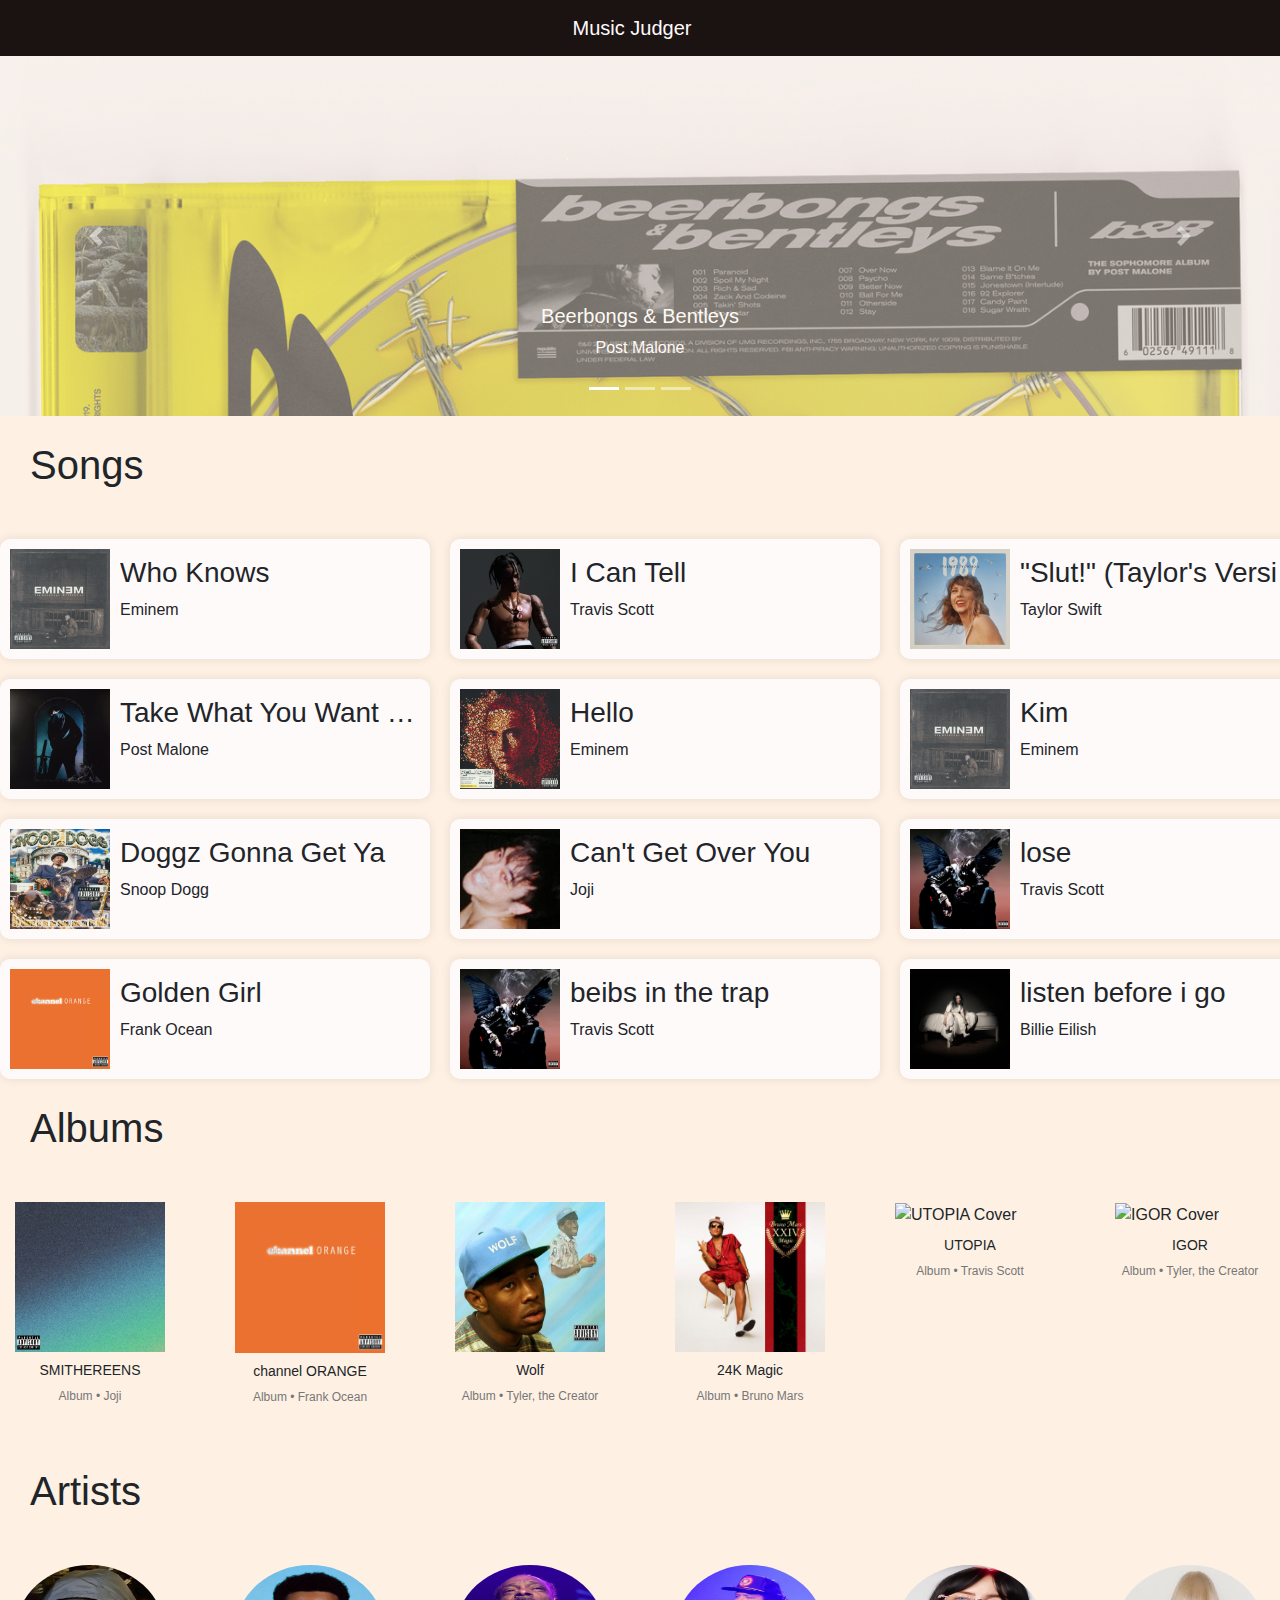
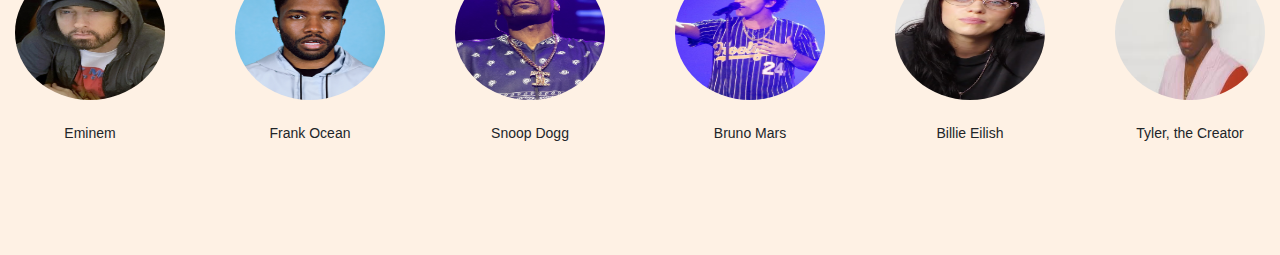
==== Main Page/index.html @ 9cfbc19e "pindahin ke 1 folder" ====
<!doctype html>
<html lang="en">
  <head>
    <title>Music Judger</title>
    <!-- Required meta tags -->
    <meta charset="utf-8">
    <meta name="viewport" content="width=device-width, initial-scale=1, shrink-to-fit=no">

    <!-- Bootstrap CSS -->
     <link rel="stylesheet" href="style.css">
    <link rel="stylesheet" href="https://stackpath.bootstrapcdn.com/bootstrap/4.3.1/css/bootstrap.min.css" integrity="sha384-ggOyR0iXCbMQv3Xipma34MD+dH/1fQ784/j6cY/iJTQUOhcWr7x9JvoRxT2MZw1T" crossorigin="anonymous">
  </head>
  <body>

    <!--Navbar-->

    <nav class="navbar bg-body-tertiary">
      <div class="container-fluid justify-content-center">
        <span class="navbar-brand mb-0 h1 ">Music Judger</span>
      </div>
    </nav>

    <!--Carousel-->

    <div id="carouselExampleIndicators" class="carousel slide" data-ride="carousel">
      <ol class="carousel-indicators">
        <li data-target="#carouselExampleIndicators" data-slide-to="0" class="active"></li>
        <li data-target="#carouselExampleIndicators" data-slide-to="1"></li>
        <li data-target="#carouselExampleIndicators" data-slide-to="2"></li>
      </ol>
      <div class="carousel-inner">
        <div class="carousel-item active">
          <img class="d-block w-100" src="Artists/Post Malone/Album/Beerbongs & Bentleys/cover.jpg" alt="Beerbongs & Bentleys">
          <div class="carousel-caption d-none d-md-block">
            <h5>Beerbongs & Bentleys</h5>
            <p>Post Malone</p>
          </div>
        </div>
        <div class="carousel-item">
          <img src="Artists/Frank Ocean/Album/Blonde/Blonde_-_Frank_Ocean.jpeg" alt="Blonde" height="1400px" width="1535px">
          <div class="carousel-caption d-none d-md-block">
            <h5>Blonde</h5>
            <p>Frank Ocean</p>
          </div>
        </div>
        <div class="carousel-item">
          <img src="Artists/Taylor Swift/Album/1989 (Taylor's Version)/Taylor_Swift_-_1989_(Taylor's_Version).png" alt="1989_(Taylor's_Version)" height="1400px" width="1535px">
          <div class="carousel-caption d-none d-md-block">
            <h5>1989 (Taylor's Version)</h5>
            <p>Taylor Swift</p>
          </div>
        </div>
      </div>
      <a class="carousel-control-prev" href="#carouselExampleIndicators" role="button" data-slide="prev">
        <span class="carousel-control-prev-icon" aria-hidden="true"></span>
        <span class="sr-only">Previous</span>
      </a>
      <a class="carousel-control-next" href="#carouselExampleIndicators" role="button" data-slide="next">
        <span class="carousel-control-next-icon" aria-hidden="true"></span>
        <span class="sr-only">Next</span>
      </a>
    </div>
    
    <!--Title Song-->

    <div class="container-fluid">
      <H1 id="songsTitle">Songs</H1>
    </div>

    <!--Songs Grid-->

    <div class="music-grid">
      <div class="music-item" id="songs1">
        <img src="Artists/Eminem/Album/The Marshall Mathers LP/cd_the-marshall-mathers-lp_eminem-bizarre-d12-dido-dr.-dre-nate-dogg_itemimage.png" alt="Album Cover">
        <div class="music-info">
          <h3 class="title">Who Knows</h3>
          <p class="artist">Eminem</p>
        </div>
      </div>
      <div class="music-item" id="songs2">
        <img src="Artists/Travis Scott/Album/Rodeo/1200x1200bb (3).jpg" alt="Album Cover">
        <div class="music-info">
            <h3 class="title">I Can Tell</h3>
            <p class="artist">Travis Scott</p>
        </div>
      </div>
      <div class="music-item" id="songs3">
        <img src="Artists/Taylor Swift/Album/1989 (Taylor's Version)/Taylor_Swift_-_1989_(Taylor's_Version).png" alt="Album Cover">
        <div class="music-info">
          <h3 class="title">"Slut!" (Taylor's Version) (From The Vault)</h3>
          <p class="artist">Taylor Swift</p>
        </div>
      </div>
      <div class="music-item" id="songs4">
        <img src="Artists/Post Malone/Album/Hollywood's Bleeding/cover (1).jpg" alt="Album Cover">
        <div class="music-info">
          <h3 class="title">Take What You Want (Ft. Ozzy Osbourne & Travis Scott)</h3>
          <p class="artist">Post Malone</p>
        </div>
      </div>
      <div class="music-item" id="songs5">
        <img src="Artists/Eminem/Album/Relapse/cd_relapse_eminem_itemimage.png" alt="Album Cover">
        <div class="music-info">
          <h3 class="title">Hello</h3>
          <p class="artist">Eminem</p>
        </div>
      </div>
      <div class="music-item" id="songs6">
        <img src="Artists/Eminem/Album/The Marshall Mathers LP/cd_the-marshall-mathers-lp_eminem-bizarre-d12-dido-dr.-dre-nate-dogg_itemimage.png" alt="Album Cover">
        <div class="music-info">
          <h3 class="title">Kim</h3>
          <p class="artist">Eminem</p>
        </div>
      </div>
      <div class="music-item" id="songs7">
        <img src="Artists/Snoop Dogg/Album/Da Game Is To Be Sold, Not To Be Told/cd_da-game-is-to-be-sold-not-to-be-told_snoop-dogg-anita-thomas-big-pimpin-delemon_0_itemimage.png" alt="Album Cover">
        <div class="music-info">
          <h3 class="title">Doggz Gonna Get Ya</h3>
          <p class="artist">Snoop Dogg</p>
        </div>
      </div>
      <div class="music-item" id="songs8">
        <img src="Artists/Joji/Album/BALLADS 1/Cover.jpg" alt="Album Cover">
        <div class="music-info">
          <h3 class="title">Can't Get Over You</h3>
          <p class="artist">Joji</p>
        </div>
      </div>
      <div class="music-item" id="songs9">
        <img src="Artists/Travis Scott/Album/Birds in the Trap Sing McKnight/1200x1200bf-60 (11).jpg" alt="Album Cover">
        <div class="music-info">
          <h3 class="title">lose</h3>
          <p class="artist">Travis Scott</p>
        </div>
      </div>
      <div class="music-item" id="songs10">
        <img src="Artists/Frank Ocean/Album/channel ORANGE/-achannelorange.jpg" alt="Album Cover">
        <div class="music-info">
          <h3 class="title">Golden Girl</h3>
          <p class="artist">Frank Ocean</p>
        </div>
      </div>
      <div class="music-item" id="songs11">
        <img src="Artists/Travis Scott/Album/Birds in the Trap Sing McKnight/1200x1200bf-60 (11).jpg" alt="Album Cover">
        <div class="music-info">
          <h3 class="title">beibs in the trap</h3>
          <p class="artist">Travis Scott</p>
        </div>
      </div>
      <div class="music-item" id="songs12">
        <img src="Artists/Billie Eilish/Album/WHEN WE FALL ASLEEP, WHERE DO WE GO/Billie Eilish When We All Fall Asleep, Where Do We Go_.png" alt="Album Cover">
        <div class="music-info">
          <h3 class="title">listen before i go</h3>
          <p class="artist">Billie Eilish</p>
        </div>
      </div>
    </div>

    <!--Title Album-->
    <div class="container-fluid">
      <h1 id="albumsTitle">Albums</h1>
    </div>

    <!--Album-->
      
    <div class="container-fluid" id="albumsCover">
      <div class="album" id="albums1">
        <img src="Artists/Joji/Album/SMITHEREENS/cover.jpg" alt="SMITHEREENS Album Cover">
        <div class="album-info">
          <h2 class="label">SMITHEREENS</h2>
          <p class="record">Album • Joji</p>
        </div>
      </div>
      <div class="album" id="albums2">
        <img src="Artists/Frank Ocean/Album/channel ORANGE/-achannelorange.jpg" alt="channel ORANGE Album Cover">
        <div class="album-info">
          <h2 class="label">channel ORANGE</h2>
          <p class="record">Album • Frank Ocean</p>
        </div>
      </div>
      <div class="album" id="albums3">
        <img src="Artists/Tyler, the Creator/Album/Wolf/cover.jpg" alt="Wolf Album Cover">
        <div class="album-info">
          <h2 class="label">Wolf</h2>
          <p class="record">Album • Tyler, the Creator</p>
        </div>
      </div>
      <div class="album" id="albums4">
        <img src="Artists/Bruno Mars/Album/24K Magic/bruno_mars_24k_magic-portada.jpg" alt="24K Magic Album Cover">
        <div class="album-info">
          <h2 class="label">24K Magic</h2>
          <p class="record">Album • Bruno Mars</p>
        </div>
      </div>
      <div class="album" id="albums5">
        <img src="Artists/Travis Scott/Album/UTOPIA/196871341882.jpg" alt="UTOPIA Cover">
        <div class="album-info">
          <h2 class="label">UTOPIA</h2>
          <p class="record">Album • Travis Scott</p>
        </div>
      </div>
      <div class="album" id="albums6">
        <img src="Artists/Tyler, the Creator/Album/IGOR/COVER.png" alt="IGOR Cover">
        <div class="album-info">
          <h2 class="label">IGOR</h2>
          <p class="record">Album • Tyler, the Creator</p>
        </div>
      </div>
    </div>

    <!--Artist Title-->
    <div class="container-fluid">
      <h1 id="artistTitle">Artists</h1>
    </div>

    <!--Artist-->

    <div class="container-fluid" id="artistCover">
      <div class="artist" id="artists1">
        <img src="Artists/Eminem/Eminem_2021_Color_Corrected.jpg" alt="Eminem Photo">
        <div class="artist-info">
          <h2 class="name">Eminem</h2>
        </div>
      </div>
      <div class="artist" id="artists2">
        <img src="Artists/Frank Ocean/Frank_Ocean_2022_Blonded.jpg" alt="Frank Ocean Photo">
        <div class="artist-info">
          <h2 class="name">Frank Ocean</h2>
        </div>
      </div>
      <div class="artist" id="artists3">
        <img src="Artists/Snoop Dogg/Snoop_Dogg_2023_(53775197331)_(cropped).jpg" alt="Snoop Dogg Photo">
        <div class="artist-info">
          <h2 class="name">Snoop Dogg</h2>
        </div>
      </div>
      <div class="artist" id="artists4">
        <img src="Artists/Bruno Mars/BrunoMars24KMagicWorldTourLive_(cropped).jpg" alt="Bruno Mars Photo">
        <div class="artist-info">
          <h2 class="name">Bruno Mars</h2>
        </div>
      </div>
      <div class="artist" id="artists5">
        <img src="Artists/Billie Eilish/Billie_Eilish_Vogue_2023.jpg" alt="Billie Eilish Photo">
        <div class="artist-info">
          <h2 class="name">Billie Eilish</h2>
        </div>
      </div>
      <div class="artist" id="artists6">
        <img src="Artists/Tyler, the Creator/images.jpeg" alt="Tyler, the Creator Photo">
        <div class="artist-info">
          <h2 class="name">Tyler, the Creator</h2>
        </div>
      </div>
    </div>

    <!--Pop-up Songs Rating-->

    <div id="songsPopup" style="display: none;">
      <div id="popup-card">
          <div class="left">
              <img id="popup-cover" src="" alt="Album Cover">
              <h2 id="popup-title"></h2>
              <p id="popup-artist"></p>
          </div>
          <div class="right">
              <span class="close">&times;</span>
              <h1>Rate the Song</h1>
              <div id="song-star-rating">
                  <span class="star" data-value="1">&#9733;</span>
                  <span class="star" data-value="2">&#9733;</span>
                  <span class="star" data-value="3">&#9733;</span>
                  <span class="star" data-value="4">&#9733;</span>
                  <span class="star" data-value="5">&#9733;</span>
              </div>
              <button id="song-submit">Submit Rating</button>
          </div>
      </div>
    </div>
    

<div id="songsPopup" style="display: none;">
  <div id="popup-card">
      <div class="left">
          <img id="popup-cover" src="" alt="Album Cover">
          <h2 id="popup-title"></h2>
          <p id="popup-artist"></p>
      </div>
      <div class="right">
          <span class="close">&times;</span>
          <h1>Rate the Song</h1>
          <div id="song-star-rating">
              <span class="star" data-value="1">&#9733;</span>
              <span class="star" data-value="2">&#9733;</span>
              <span class="star" data-value="3">&#9733;</span>
              <span class="star" data-value="4">&#9733;</span>
              <span class="star" data-value="5">&#9733;</span>
          </div>
          <button id="song-submit">Submit Rating</button>
      </div>
  </div>
</div>


<div id="songsPopup" style="display: none;">
  <div id="popup-card">
      <div class="left">
          <img id="popup-cover" src="" alt="Album Cover">
          <h2 id="popup-title"></h2>
          <p id="popup-artist"></p>
      </div>
      <div class="right">
          <span class="close">&times;</span>
          <h1>Rate the Song</h1>
          <div id="song-star-rating">
              <span class="star" data-value="1">&#9733;</span>
              <span class="star" data-value="2">&#9733;</span>
              <span class="star" data-value="3">&#9733;</span>
              <span class="star" data-value="4">&#9733;</span>
              <span class="star" data-value="5">&#9733;</span>
          </div>
          <button id="song-submit">Submit Rating</button>
      </div>
  </div>
</div>


<div id="songsPopup" style="display: none;">
  <div id="popup-card">
      <div class="left">
          <img id="popup-cover" src="" alt="Album Cover">
          <h2 id="popup-title"></h2>
          <p id="popup-artist"></p>
      </div>
      <div class="right">
          <span class="close">&times;</span>
          <h1>Rate the Song</h1>
          <div id="song-star-rating">
              <span class="star" data-value="1">&#9733;</span>
              <span class="star" data-value="2">&#9733;</span>
              <span class="star" data-value="3">&#9733;</span>
              <span class="star" data-value="4">&#9733;</span>
              <span class="star" data-value="5">&#9733;</span>
          </div>
          <button id="song-submit">Submit Rating</button>
      </div>
  </div>
</div>


<div id="songsPopup" style="display: none;">
  <div id="popup-card">
      <div class="left">
          <img id="popup-cover" src="" alt="Album Cover">
          <h2 id="popup-title"></h2>
          <p id="popup-artist"></p>
      </div>
      <div class="right">
          <span class="close">&times;</span>
          <h1>Rate the Song</h1>
          <div id="song-star-rating">
              <span class="star" data-value="1">&#9733;</span>
              <span class="star" data-value="2">&#9733;</span>
              <span class="star" data-value="3">&#9733;</span>
              <span class="star" data-value="4">&#9733;</span>
              <span class="star" data-value="5">&#9733;</span>
          </div>
          <button id="song-submit">Submit Rating</button>
      </div>
  </div>
</div>

    
<div id="songsPopup" style="display: none;">
  <div id="popup-card">
      <div class="left">
          <img id="popup-cover" src="" alt="Album Cover">
          <h2 id="popup-title"></h2>
          <p id="popup-artist"></p>
      </div>
      <div class="right">
          <span class="close">&times;</span>
          <h1>Rate the Song</h1>
          <div id="song-star-rating">
              <span class="star" data-value="1">&#9733;</span>
              <span class="star" data-value="2">&#9733;</span>
              <span class="star" data-value="3">&#9733;</span>
              <span class="star" data-value="4">&#9733;</span>
              <span class="star" data-value="5">&#9733;</span>
          </div>
          <button id="song-submit">Submit Rating</button>
      </div>
  </div>
</div>

    
<div id="songsPopup" style="display: none;">
  <div id="popup-card">
      <div class="left">
          <img id="popup-cover" src="" alt="Album Cover">
          <h2 id="popup-title"></h2>
          <p id="popup-artist"></p>
      </div>
      <div class="right">
          <span class="close">&times;</span>
          <h1>Rate the Song</h1>
          <div id="song-star-rating">
              <span class="star" data-value="1">&#9733;</span>
              <span class="star" data-value="2">&#9733;</span>
              <span class="star" data-value="3">&#9733;</span>
              <span class="star" data-value="4">&#9733;</span>
              <span class="star" data-value="5">&#9733;</span>
          </div>
          <button id="song-submit">Submit Rating</button>
      </div>
  </div>
</div>

    
<div id="songsPopup" style="display: none;">
  <div id="popup-card">
      <div class="left">
          <img id="popup-cover" src="" alt="Album Cover">
          <h2 id="popup-title"></h2>
          <p id="popup-artist"></p>
      </div>
      <div class="right">
          <span class="close">&times;</span>
          <h1>Rate the Song</h1>
          <div id="song-star-rating">
              <span class="star" data-value="1">&#9733;</span>
              <span class="star" data-value="2">&#9733;</span>
              <span class="star" data-value="3">&#9733;</span>
              <span class="star" data-value="4">&#9733;</span>
              <span class="star" data-value="5">&#9733;</span>
          </div>
          <button id="song-submit">Submit Rating</button>
      </div>
  </div>
</div>


<div id="songsPopup" style="display: none;">
  <div id="popup-card">
      <div class="left">
          <img id="popup-cover" src="" alt="Album Cover">
          <h2 id="popup-title"></h2>
          <p id="popup-artist"></p>
      </div>
      <div class="right">
          <span class="close">&times;</span>
          <h1>Rate the Song</h1>
          <div id="song-star-rating">
              <span class="star" data-value="1">&#9733;</span>
              <span class="star" data-value="2">&#9733;</span>
              <span class="star" data-value="3">&#9733;</span>
              <span class="star" data-value="4">&#9733;</span>
              <span class="star" data-value="5">&#9733;</span>
          </div>
          <button id="song-submit">Submit Rating</button>
      </div>
  </div>
</div>

<div id="songsPopup" style="display: none;">
  <div id="popup-card">
      <div class="left">
          <img id="popup-cover" src="" alt="Album Cover">
          <h2 id="popup-title"></h2>
          <p id="popup-artist"></p>
      </div>
      <div class="right">
          <span class="close">&times;</span>
          <h1>Rate the Song</h1>
          <div id="song-star-rating">
              <span class="star" data-value="1">&#9733;</span>
              <span class="star" data-value="2">&#9733;</span>
              <span class="star" data-value="3">&#9733;</span>
              <span class="star" data-value="4">&#9733;</span>
              <span class="star" data-value="5">&#9733;</span>
          </div>
          <button id="song-submit">Submit Rating</button>
      </div>
  </div>
</div>


<div id="songsPopup" style="display: none;">
  <div id="popup-card">
      <div class="left">
          <img id="popup-cover" src="" alt="Album Cover">
          <h2 id="popup-title"></h2>
          <p id="popup-artist"></p>
      </div>
      <div class="right">
          <span class="close">&times;</span>
          <h1>Rate the Song</h1>
          <div id="song-star-rating">
              <span class="star" data-value="1">&#9733;</span>
              <span class="star" data-value="2">&#9733;</span>
              <span class="star" data-value="3">&#9733;</span>
              <span class="star" data-value="4">&#9733;</span>
              <span class="star" data-value="5">&#9733;</span>
          </div>
          <button id="song-submit">Submit Rating</button>
      </div>
  </div>
</div>


<div id="songsPopup" style="display: none;">
  <div id="popup-card">
      <div class="left">
          <img id="popup-cover" src="" alt="Album Cover">
          <h2 id="popup-title"></h2>
          <p id="popup-artist"></p>
      </div>
      <div class="right">
          <span class="close">&times;</span>
          <h1>Rate the Song</h1>
          <div id="song-star-rating">
              <span class="star" data-value="1">&#9733;</span>
              <span class="star" data-value="2">&#9733;</span>
              <span class="star" data-value="3">&#9733;</span>
              <span class="star" data-value="4">&#9733;</span>
              <span class="star" data-value="5">&#9733;</span>
          </div>
          <button id="song-submit">Submit Rating</button>
      </div>
  </div>
</div>



    <!--Pop-up Albums Rating-->

    <div id="albumsPopup" style="display: none;">
      <div id="popup-card">
          <div class="left">
              <img id="popup-overlay" src="" alt="Album Cover">
              <h2 id="popup-label"></h2>
              <p id="popup-record"></p>
          </div>
          <div class="right">
              <span class="close2">&times;</span>
              <h1>Rate the Album</h1>
              <div id="album-star-rating">
                  <span class="star" data-value="1">&#9733;</span>
                  <span class="star" data-value="2">&#9733;</span>
                  <span class="star" data-value="3">&#9733;</span>
                  <span class="star" data-value="4">&#9733;</span>
                  <span class="star" data-value="5">&#9733;</span>
              </div>
              <button id="album-submit">Submit Rating</button>
          </div>
      </div>
    </div>
    

    <div id="albumsPopup" style="display: none;">
      <div id="popup-card">
          <div class="left">
              <img id="popup-overlay" src="" alt="Album Cover">
              <h2 id="popup-label"></h2>
              <p id="popup-record"></p>
          </div>
          <div class="right">
              <span class="close2">&times;</span>
              <h1>Rate the Album</h1>
              <div id="album-star-rating">
                  <span class="star" data-value="1">&#9733;</span>
                  <span class="star" data-value="2">&#9733;</span>
                  <span class="star" data-value="3">&#9733;</span>
                  <span class="star" data-value="4">&#9733;</span>
                  <span class="star" data-value="5">&#9733;</span>
              </div>
              <button id="album-submit">Submit Rating</button>
          </div>
      </div>
    </div>
    


    <div id="albumsPopup" style="display: none;">
      <div id="popup-card">
          <div class="left">
              <img id="popup-overlay" src="" alt="Album Cover">
              <h2 id="popup-label"></h2>
              <p id="popup-record"></p>
          </div>
          <div class="right">
              <span class="close2">&times;</span>
              <h1>Rate the Album</h1>
              <div id="album-star-rating">
                  <span class="star" data-value="1">&#9733;</span>
                  <span class="star" data-value="2">&#9733;</span>
                  <span class="star" data-value="3">&#9733;</span>
                  <span class="star" data-value="4">&#9733;</span>
                  <span class="star" data-value="5">&#9733;</span>
              </div>
              <button id="album-submit">Submit Rating</button>
          </div>
      </div>
    </div>
    

    <div id="albumsPopup" style="display: none;">
      <div id="popup-card">
          <div class="left">
              <img id="popup-overlay" src="" alt="Album Cover">
              <h2 id="popup-label"></h2>
              <p id="popup-record"></p>
          </div>
          <div class="right">
              <span class="close2">&times;</span>
              <h1>Rate the Album</h1>
              <div id="album-star-rating">
                  <span class="star" data-value="1">&#9733;</span>
                  <span class="star" data-value="2">&#9733;</span>
                  <span class="star" data-value="3">&#9733;</span>
                  <span class="star" data-value="4">&#9733;</span>
                  <span class="star" data-value="5">&#9733;</span>
              </div>
              <button id="album-submit">Submit Rating</button>
          </div>
      </div>
    </div>
    

    <div id="albumsPopup" style="display: none;">
      <div id="popup-card">
          <div class="left">
              <img id="popup-overlay" src="" alt="Album Cover">
              <h2 id="popup-label"></h2>
              <p id="popup-record"></p>
          </div>
          <div class="right">
              <span class="close2">&times;</span>
              <h1>Rate the Album</h1>
              <div id="album-star-rating">
                  <span class="star" data-value="1">&#9733;</span>
                  <span class="star" data-value="2">&#9733;</span>
                  <span class="star" data-value="3">&#9733;</span>
                  <span class="star" data-value="4">&#9733;</span>
                  <span class="star" data-value="5">&#9733;</span>
              </div>
              <button id="album-submit">Submit Rating</button>
          </div>
      </div>
    </div>
    

    <div id="albumsPopup" style="display: none;">
      <div id="popup-card">
          <div class="left">
              <img id="popup-overlay" src="" alt="Album Cover">
              <h2 id="popup-label"></h2>
              <p id="popup-record"></p>
          </div>
          <div class="right">
              <span class="close2">&times;</span>
              <h1>Rate the Album</h1>
              <div id="album-star-rating">
                  <span class="star" data-value="1">&#9733;</span>
                  <span class="star" data-value="2">&#9733;</span>
                  <span class="star" data-value="3">&#9733;</span>
                  <span class="star" data-value="4">&#9733;</span>
                  <span class="star" data-value="5">&#9733;</span>
              </div>
              <button id="album-submit">Submit Rating</button>
          </div>
      </div>
    </div>
    

    <!-- Pop-Up Artists Rating-->

    <div id="artistsPopup" style="display: none;">
      <div id="popup-card">
          <div class="left">
              <img id="popup-photo" src="" alt="Artist Photo">
              <h2 id="popup-name"></h2>
          </div>
          <div class="right">
              <span class="close3">&times;</span>
              <h1>Rate the Artist</h1>
              <div id="artist-star-rating">
                  <span class="star" data-value="1">&#9733;</span>
                  <span class="star" data-value="2">&#9733;</span>
                  <span class="star" data-value="3">&#9733;</span>
                  <span class="star" data-value="4">&#9733;</span>
                  <span class="star" data-value="5">&#9733;</span>
              </div>
              <button id="artist-submit">Submit Rating</button>
          </div>
      </div>
    </div>

    <div id="artistsPopup" style="display: none;">
      <div id="popup-card">
          <div class="left">
              <img id="popup-photo" src="" alt="Artist Photo">
              <h2 id="popup-name"></h2>
          </div>
          <div class="right">
              <span class="close3">&times;</span>
              <h1>Rate the Artist</h1>
              <div id="artist-star-rating">
                  <span class="star" data-value="1">&#9733;</span>
                  <span class="star" data-value="2">&#9733;</span>
                  <span class="star" data-value="3">&#9733;</span>
                  <span class="star" data-value="4">&#9733;</span>
                  <span class="star" data-value="5">&#9733;</span>
              </div>
              <button id="artist-submit">Submit Rating</button>
          </div>
      </div>
    </div>

    <div id="artistsPopup" style="display: none;">
      <div id="popup-card">
          <div class="left">
              <img id="popup-photo" src="" alt="Artist Photo">
              <h2 id="popup-name"></h2>
          </div>
          <div class="right">
              <span class="close3">&times;</span>
              <h1>Rate the Artist</h1>
              <div id="artist-star-rating">
                  <span class="star" data-value="1">&#9733;</span>
                  <span class="star" data-value="2">&#9733;</span>
                  <span class="star" data-value="3">&#9733;</span>
                  <span class="star" data-value="4">&#9733;</span>
                  <span class="star" data-value="5">&#9733;</span>
              </div>
              <button id="artist-submit">Submit Rating</button>
          </div>
      </div>
    </div>

    <div id="artistsPopup" style="display: none;">
      <div id="popup-card">
          <div class="left">
              <img id="popup-photo" src="" alt="Artist Photo">
              <h2 id="popup-name"></h2>
          </div>
          <div class="right">
              <span class="close3">&times;</span>
              <h1>Rate the Artist</h1>
              <div id="artist-star-rating">
                  <span class="star" data-value="1">&#9733;</span>
                  <span class="star" data-value="2">&#9733;</span>
                  <span class="star" data-value="3">&#9733;</span>
                  <span class="star" data-value="4">&#9733;</span>
                  <span class="star" data-value="5">&#9733;</span>
              </div>
              <button id="artist-submit">Submit Rating</button>
          </div>
      </div>
    </div>

    <div id="artistsPopup" style="display: none;">
      <div id="popup-card">
          <div class="left">
              <img id="popup-photo" src="" alt="Artist Photo">
              <h2 id="popup-name"></h2>
          </div>
          <div class="right">
              <span class="close3">&times;</span>
              <h1>Rate the Artist</h1>
              <div id="artist-star-rating">
                  <span class="star" data-value="1">&#9733;</span>
                  <span class="star" data-value="2">&#9733;</span>
                  <span class="star" data-value="3">&#9733;</span>
                  <span class="star" data-value="4">&#9733;</span>
                  <span class="star" data-value="5">&#9733;</span>
              </div>
              <button id="artist-submit">Submit Rating</button>
          </div>
      </div>
    </div>

    <div id="artistsPopup" style="display: none;">
      <div id="popup-card">
          <div class="left">
              <img id="popup-photo" src="" alt="Artist Photo">
              <h2 id="popup-name"></h2>
          </div>
          <div class="right">
              <span class="close3">&times;</span>
              <h1>Rate the Artist</h1>
              <div id="artist-star-rating">
                  <span class="star" data-value="1">&#9733;</span>
                  <span class="star" data-value="2">&#9733;</span>
                  <span class="star" data-value="3">&#9733;</span>
                  <span class="star" data-value="4">&#9733;</span>
                  <span class="star" data-value="5">&#9733;</span>
              </div>
              <button id="artist-submit">Submit Rating</button>
          </div>
      </div>
    </div>

    <!-- Optional JavaScript -->
    <!-- jQuery first, then Popper.js, then Bootstrap JS -->
    <script src="script.js"></script>
    <script src="https://code.jquery.com/jquery-3.3.1.slim.min.js" integrity="sha384-q8i/X+965DzO0rT7abK41JStQIAqVgRVzpbzo5smXKp4YfRvH+8abtTE1Pi6jizo" crossorigin="anonymous"></script>
    <script src="https://cdnjs.cloudflare.com/ajax/libs/popper.js/1.14.7/umd/popper.min.js" integrity="sha384-UO2eT0CpHqdSJQ6hJty5KVphtPhzWj9WO1clHTMGa3JDZwrnQq4sF86dIHNDz0W1" crossorigin="anonymous"></script>
    <script src="https://stackpath.bootstrapcdn.com/bootstrap/4.3.1/js/bootstrap.min.js" integrity="sha384-JjSmVgyd0p3pXB1rRibZUAYoIIy6OrQ6VrjIEaFf/nJGzIxFDsf4x0xIM+B07jRM" crossorigin="anonymous"></script>
  </body>
</html>
---- Main Page/style.css ----
*{
  font-family: Arial, Helvetica, sans-serif;
}

nav{
  position: sticky;
  background-color: #1b1212;
  color: #fffafa;
}

body{
  background-color: #fef1e4 !important;
}

.carousel-item{
  width:640px;
  height:360px;
  opacity: 0.6;
}

#songsTitle{
  border-radius: 10px;
  margin-top: 25px;
  margin-bottom: 50px;
  margin-left: 15px;
}

.music-grid {
  display: grid;
  grid-template-columns: repeat(3, 1fr);
  gap: 20px;
  }
  
.music-item {
  display: flex;
  align-items: center;
  background-color: #fffafa;
  padding: 10px;
  border-radius: 10px;
  box-shadow: 0 0 10px rgba(0, 0, 0, 0.1);
}

.music-item:hover{
  background-color: #ccc;
  cursor: pointer;
}
  
.music-item img {
  width: 100px;
  height: 100px;
  margin-right: 10px
}

.music-info h3{
  white-space: nowrap; 
  width: 300px; 
  overflow: hidden;
  text-overflow: ellipsis; 
}

#albumsTitle{
  margin-top: 25px;
  margin-bottom: 50px;
  margin-left: 15px;
}

#albumsCover {
  display: flex;
  flex-wrap: wrap;
  justify-content: space-between;
}

.album {
  width: 150px;
  margin-bottom: 20px;
}

.album:hover{
  background-color: #ccc;
  cursor: pointer;
}

.album img {
  width: 100%;
  height: auto;
}

.album-info {
  text-align: center;
}

.album-info h2 {
  font-size: 14px;
  margin-top: 10px;
}

.album-info p {
  font-size: 12px;
  color: #777;
}

#artistTitle{
  margin-top: 25px;
  margin-bottom: 50px;
  margin-left: 15px;
}

#artistCover {
  display: flex;
  flex-wrap: wrap;
  justify-content: space-between;
}

.artist {
  width: 150px;
  margin-bottom: 20px;
}

.artist:hover{
  background-color: #ccc;
  cursor: pointer;
}

.artist img {
  vertical-align: middle;
  border-radius: 50%;
  width: 100%;
  height: 50%;
}

.artist-info {
  margin-top: 25px;
  text-align: center;
}

.artist-info h2 {
  font-size: 14px;
  margin-top: 10px;
}

/* Style the popup container */
#songsPopup {
  backdrop-filter: blur(10px);
  -webkit-backdrop-filter: blur(10px);
  display: none;
  position: fixed;
  z-index: 1;
  left: 0;
  top: 0;
  width: 100%;
  height: 100%;
  overflow: auto;
  background-color: rgb(0,0,0);
  background-color: rgba(0,0,0,0.4);
}

#albumsPopup {
  backdrop-filter: blur(10px);
  -webkit-backdrop-filter: blur(10px);
  display: none;
  position: fixed;
  z-index: 1;
  left: 0;
  top: 0;
  width: 100%;
  height: 100%;
  overflow: auto;
  background-color: rgb(0,0,0);
  background-color: rgba(0,0,0,0.4);
}


#artistsPopup {
  backdrop-filter: blur(10px);
  -webkit-backdrop-filter: blur(10px);
  display: none;
  position: fixed;
  z-index: 1;
  left: 0;
  top: 0;
  width: 100%;
  height: 100%;
  overflow: auto;
  background-color: rgb(0,0,0);
  background-color: rgba(0,0,0,0.4);
}

/* Style the popup card */
#popup-card {
  display: flex;
  position: absolute;
  margin: au;
  top: 50%;
  left: 50%;
  width: 60%; /* Increase width */
  height: auto; /* Auto height or set a specific height */
  transform: translate(-50%, -50%);
  background-color: #fff;
  padding: 100px;
  border-radius: 10px;
  box-shadow: 0 0 10px rgba(0, 0, 0, 0.2);
}

.left, .right {
  padding: 20px;
  flex: 1; /* Equal width for both sections */
}

.left{
  justify-content: center;
}

.left img{
  width: 300px;
  height: 300px;
}

.star {
  font-size: 30px;
  cursor: pointer;
  color: gray;
}
.selected {
  color: gold;
}

.close {
  color: #aaa;
  float: right;
  font-size: 28px;
  font-weight: bold;
}

.close:hover,
.close:focus {
  color: black;
  text-decoration: none;
  cursor: pointer;
}

.close2 {
  color: #aaa;
  float: right;
  font-size: 28px;
  font-weight: bold;
}

.close2:hover,
.close2:focus {
  color: black;
  text-decoration: none;
  cursor: pointer;
}

.close3 {
  color: #aaa;
  float: right;
  font-size: 28px;
  font-weight: bold;
}

.close3:hover,
.close3:focus {
  color: black;
  text-decoration: none;
  cursor: pointer;
}
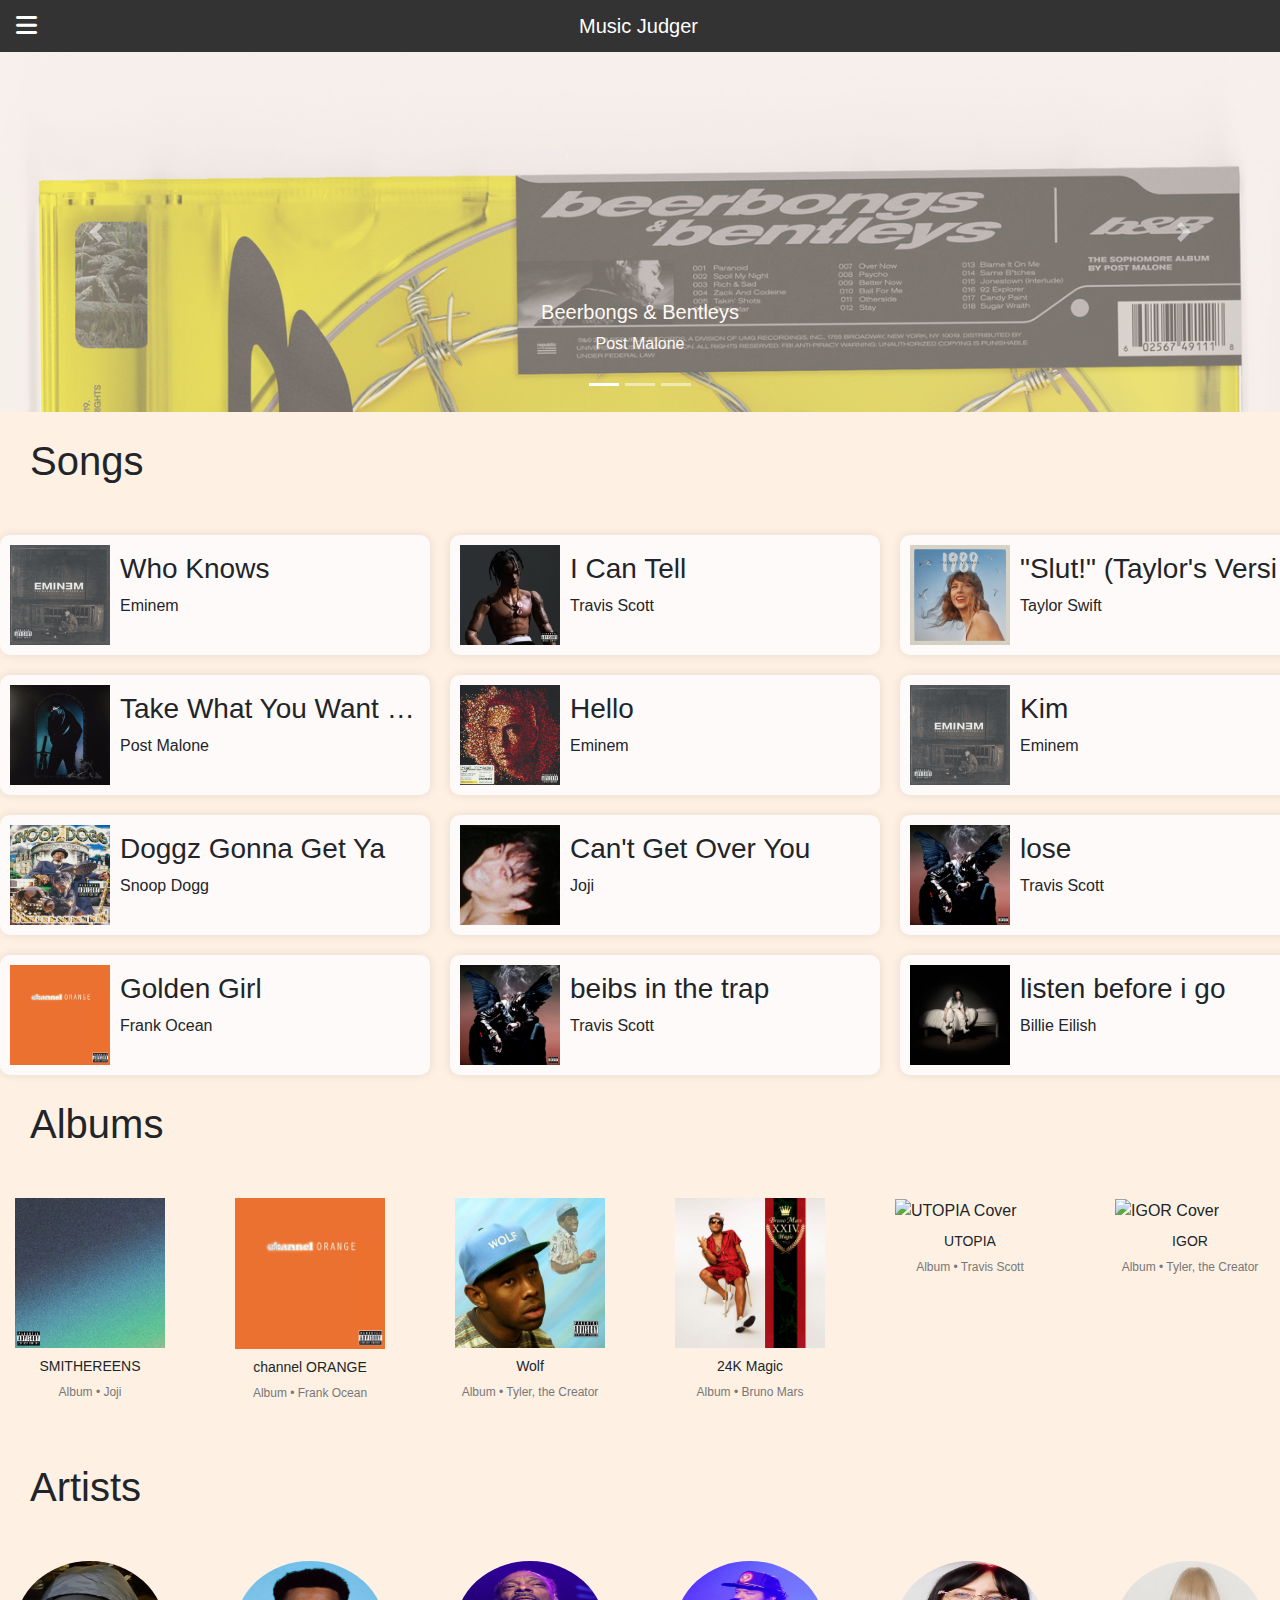
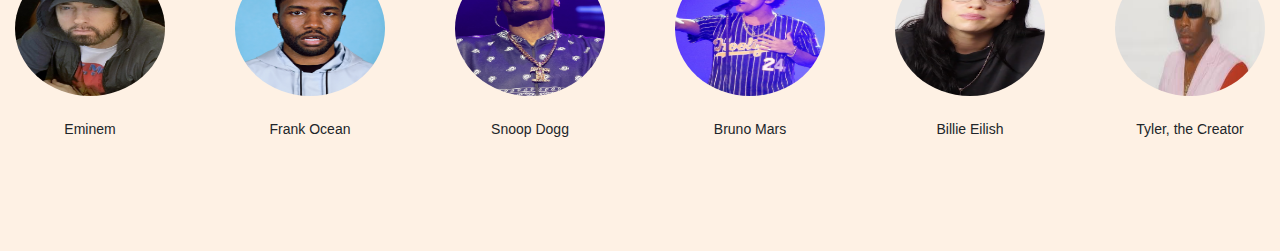
==== commit 010a1672: "Tambah slidebar dan front page ddesain sikit" ====
--- a/Main Page/index.html
+++ b/Main Page/index.html
@@ -8,17 +8,30 @@
 
     <!-- Bootstrap CSS -->
      <link rel="stylesheet" href="style.css">
-    <link rel="stylesheet" href="https://stackpath.bootstrapcdn.com/bootstrap/4.3.1/css/bootstrap.min.css" integrity="sha384-ggOyR0iXCbMQv3Xipma34MD+dH/1fQ784/j6cY/iJTQUOhcWr7x9JvoRxT2MZw1T" crossorigin="anonymous">
+     <link rel="stylesheet" href="https://cdnjs.cloudflare.com/ajax/libs/font-awesome/6.0.0-beta3/css/all.min.css">
+     <link rel="stylesheet" href="https://stackpath.bootstrapcdn.com/bootstrap/4.3.1/css/bootstrap.min.css" integrity="sha384-ggOyR0iXCbMQv3Xipma34MD+dH/1fQ784/j6cY/iJTQUOhcWr7x9JvoRxT2MZw1T" crossorigin="anonymous">
   </head>
   <body>
 
     <!--Navbar-->
 
-    <nav class="navbar bg-body-tertiary">
-      <div class="container-fluid justify-content-center">
-        <span class="navbar-brand mb-0 h1 ">Music Judger</span>
-      </div>
-    </nav>
+    <nav class="navbar">
+      <div class="menu-icon" id="menu-icon">
+          <i class="fas fa-bars"></i>
+      </div>
+      <div class="navbar-title">Music Judger</div>
+      <div class="spacer"></div>
+  </nav>
+  <div class="overlay" id="overlay"></div>
+  <div class="sidebar" id="sidebar">
+      <div class="close-icon" id="close-icon">
+          <i class="fas fa-times"></i>
+      </div>
+      <ul class="nav-links">
+          <li><a href="#home">Profile</a></li>
+          <li><a href="#about">Library</a></li>
+      </ul>
+  </div>
 
     <!--Carousel-->
 
--- a/Main Page/style.css
+++ b/Main Page/style.css
@@ -2,10 +2,93 @@
   font-family: Arial, Helvetica, sans-serif;
 }
 
-nav{
-  position: sticky;
-  background-color: #1b1212;
-  color: #fffafa;
+.navbar {
+  display: flex;
+  align-items: center;
+  justify-content: space-between;
+  background-color: #333;
+  padding: 10px 20px;
+  position: relative;
+  z-index: 2; /* Make sure navbar is above the overlay */
+}
+
+.menu-icon {
+  color: white;
+  font-size: 24px;
+  cursor: pointer;
+}
+
+.navbar-title {
+  color: white;
+  font-size: 20px;
+  text-align: center;
+  flex-grow: 1; /* Allows the title to take up available space */
+}
+
+.spacer {
+  width: 24px; /* Adjust as necessary */
+}
+
+.overlay {
+  position: fixed;
+  top: 0;
+  left: 0;
+  width: 100%;
+  height: 100%;
+  background: rgba(0, 0, 0, 0.5); /* Semi-transparent background */
+  backdrop-filter: blur(5px); /* Blur effect */
+  display: none; /* Hidden by default */
+  z-index: 1; /* Behind the navbar but in front of the content */
+}
+
+.sidebar {
+  position: fixed;
+  left: -250px; /* Start off-screen */
+  top: 0;
+  height: 100%;
+  width: 250px;
+  background-color: #444;
+  transition: left 0.3s ease; /* Smooth slide effect */
+  z-index: 2; /* Above the overlay */
+}
+
+.close-icon {
+  color: white;
+  font-size: 24px;
+  cursor: pointer;
+  padding: 10px;
+  text-align: right; /* Align to the right */
+}
+
+.nav-links {
+  list-style: none;
+  margin: 0;
+  padding: 20px 0;
+}
+
+.nav-links li {
+  margin: 20px 0; /* Add vertical spacing */
+}
+
+.nav-links a {
+  color: white;
+  text-decoration: none;
+  padding: 10px 20px;
+  display: block; /* Make the whole area clickable */
+  transition: background 0.3s;
+}
+
+.nav-links a:hover {
+  background: rgba(255, 255, 255, 0.2);
+  border-radius: 4px;
+}
+
+.show {
+  left: 0; /* Slide in */
+}
+
+.show-overlay {
+  display: block; /* Show overlay */
 }
 
 body{
